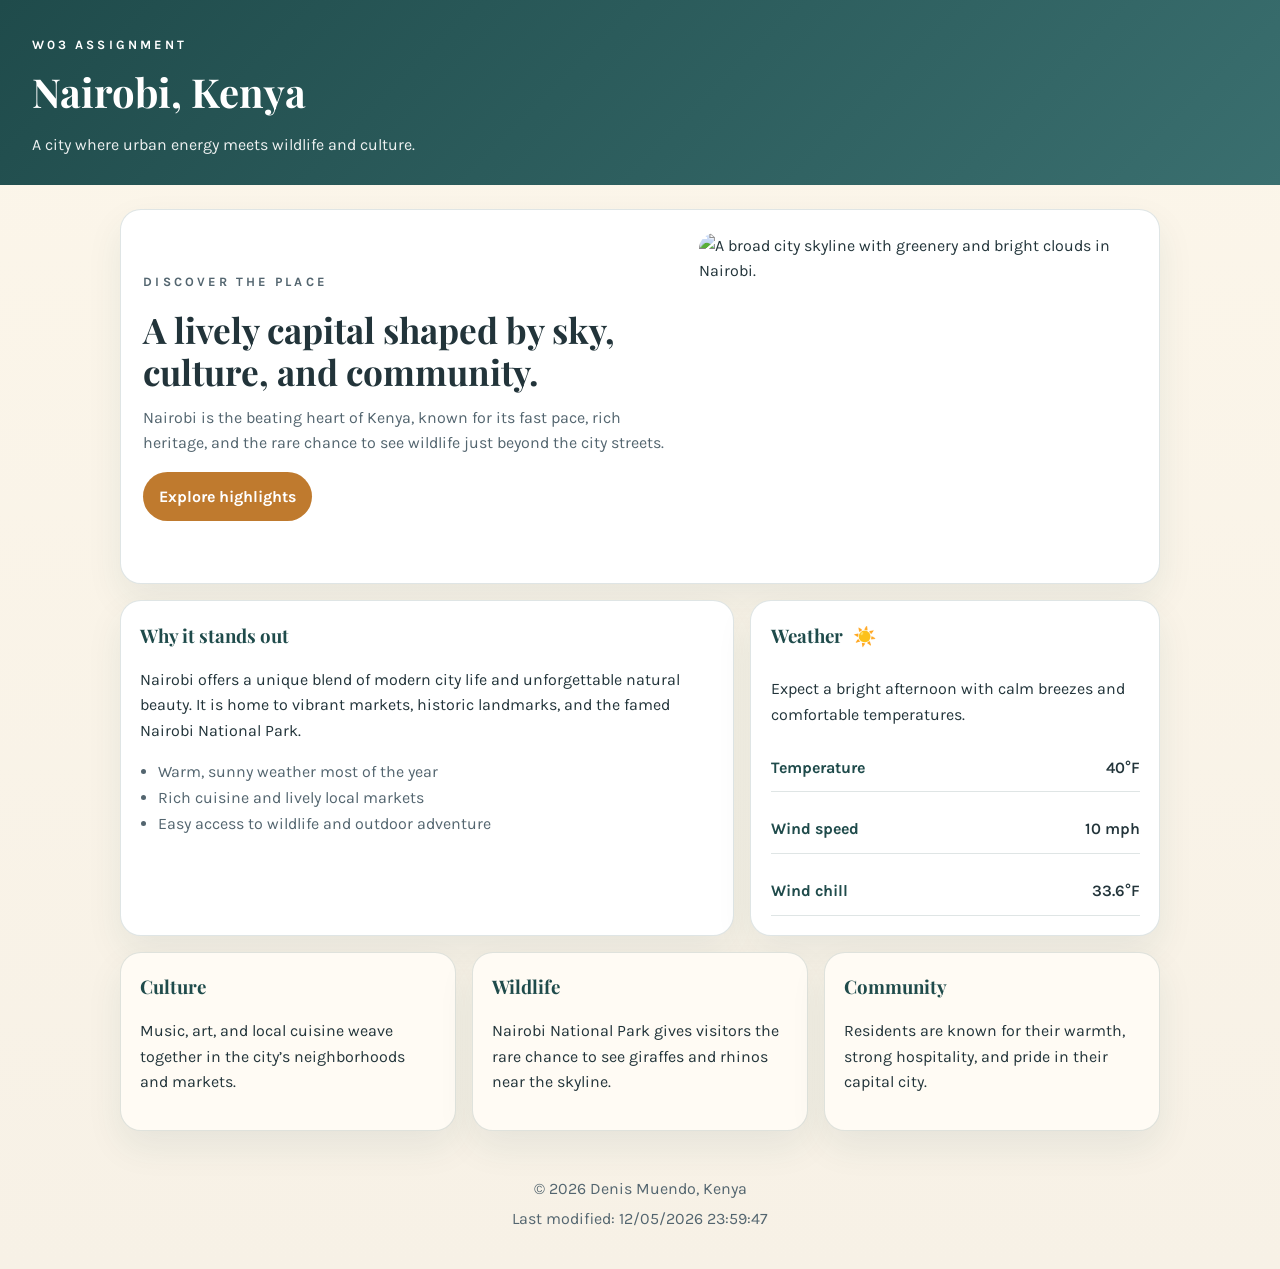
==== place.html @ 745cebeb "completed week 3 assignment" ====
<!DOCTYPE html>
<html lang="en">
<head>
  <meta charset="UTF-8" />
  <meta name="viewport" content="width=device-width, initial-scale=1.0" />
  <title>Place Page | Nairobi, Kenya</title>
  <meta name="description" content="A responsive country page for Nairobi, Kenya with weather, highlights, and a polished hero layout." />
  <meta name="author" content="Denis Muendo Nzomo" />
  <link rel="preconnect" href="https://fonts.googleapis.com">
  <link rel="preconnect" href="https://fonts.gstatic.com" crossorigin>
  <link href="https://fonts.googleapis.com/css2?family=Karla:wght@400;500;700&family=Playfair+Display:wght@600;700&display=swap" rel="stylesheet">
  <link rel="stylesheet" href="styles/place.css">
  <script src="scripts/place.js" defer></script>
</head>
<body>
  <a class="skip-link" href="#main-content">Skip to content</a>

  <header class="site-header">
    <div class="brand-block">
      <p class="eyebrow">W03 Assignment</p>
      <h1>Nairobi, Kenya</h1>
    </div>
    <p class="site-tagline">A city where urban energy meets wildlife and culture.</p>
  </header>

  <main id="main-content" class="page-shell">
    <section class="hero-card" aria-labelledby="place-title">
      <div class="hero-copy">
        <p class="eyebrow">Discover the place</p>
        <h2 id="place-title">A lively capital shaped by sky, culture, and community.</h2>
        <p>Nairobi is the beating heart of Kenya, known for its fast pace, rich heritage, and the rare chance to see wildlife just beyond the city streets.</p>
        <a class="cta-link" href="#highlights">Explore highlights</a>
      </div>
      <picture class="hero-media">
        <source media="(min-width: 900px)" srcset="https://images.unsplash.com/photo-1521295121783-8a321d551ad2?auto=format&fit=crop&w=1200&q=80&fm=webp 1200w" type="image/webp">
        <source srcset="https://images.unsplash.com/photo-1521295121783-8a321d551ad2?auto=format&fit=crop&w=700&q=80&fm=webp 700w" type="image/webp">
        <img src="https://images.unsplash.com/photo-1521295121783-8a321d551ad2?auto=format&fit=crop&w=700&q=80" alt="A broad city skyline with greenery and bright clouds in Nairobi." loading="eager">
      </picture>
    </section>

    <section class="content-grid" aria-label="Place overview and weather">
      <article class="card overview-card">
        <h3>Why it stands out</h3>
        <p>Nairobi offers a unique blend of modern city life and unforgettable natural beauty. It is home to vibrant markets, historic landmarks, and the famed Nairobi National Park.</p>
        <ul class="feature-list">
          <li>Warm, sunny weather most of the year</li>
          <li>Rich cuisine and lively local markets</li>
          <li>Easy access to wildlife and outdoor adventure</li>
        </ul>
      </article>

      <aside class="card weather-card" aria-labelledby="weather-heading">
        <div class="weather-heading">
          <h3 id="weather-heading">Weather</h3>
          <div class="weather-icon-mobile" aria-hidden="true">
            <svg viewBox="0 0 64 64" role="img" aria-label="Sunny weather icon">
              <circle cx="32" cy="32" r="12" fill="#f2b84b"></circle>
              <g stroke="#f2b84b" stroke-width="3" stroke-linecap="round">
                <line x1="32" y1="8" x2="32" y2="16"></line>
                <line x1="32" y1="48" x2="32" y2="56"></line>
                <line x1="12" y1="32" x2="20" y2="32"></line>
                <line x1="44" y1="32" x2="52" y2="32"></line>
                <line x1="18" y1="18" x2="24" y2="24"></line>
                <line x1="40" y1="40" x2="46" y2="46"></line>
                <line x1="18" y1="46" x2="24" y2="40"></line>
                <line x1="40" y1="24" x2="46" y2="18"></line>
              </g>
            </svg>
          </div>
        </div>
        <p>Expect a bright afternoon with calm breezes and comfortable temperatures.</p>
        <dl class="weather-data">
          <div>
            <dt>Temperature</dt>
            <dd>40°F</dd>
          </div>
          <div>
            <dt>Wind speed</dt>
            <dd>10 mph</dd>
          </div>
          <div>
            <dt>Wind chill</dt>
            <dd id="wind-chill">N/A</dd>
          </div>
        </dl>
      </aside>
    </section>

    <section id="highlights" class="info-grid" aria-label="Highlights">
      <article class="card detail-card">
        <h3>Culture</h3>
        <p>Music, art, and local cuisine weave together in the city’s neighborhoods and markets.</p>
      </article>
      <article class="card detail-card">
        <h3>Wildlife</h3>
        <p>Nairobi National Park gives visitors the rare chance to see giraffes and rhinos near the skyline.</p>
      </article>
      <article class="card detail-card">
        <h3>Community</h3>
        <p>Residents are known for their warmth, strong hospitality, and pride in their capital city.</p>
      </article>
    </section>
  </main>

  <footer>
    <p>&copy; <span id="currentyear"></span> Denis Muendo, Kenya</p>
    <p id="lastModified"></p>
  </footer>
</body>
</html>
---- styles/place.css ----
:root {
  --bg: #f7f1e6;
  --surface: #ffffff;
  --surface-strong: #fffbf4;
  --accent: #1f4b4b;
  --accent-2: #bf7a2e;
  --accent-soft: #dfece7;
  --text: #22343a;
  --muted: #53656f;
  --border: rgba(31, 75, 75, 0.14);
}

* {
  box-sizing: border-box;
}

html {
  scroll-behavior: smooth;
}

body {
  margin: 0;
  min-height: 100vh;
  font-family: 'Karla', Arial, sans-serif;
  line-height: 1.6;
  background: linear-gradient(180deg, #fcf6ea 0%, var(--bg) 100%);
  color: var(--text);
}

img {
  display: block;
  max-width: 100%;
}

a {
  color: inherit;
}

.skip-link {
  position: absolute;
  left: -999px;
  top: 0;
}

.skip-link:focus {
  left: 1rem;
  top: 1rem;
  z-index: 10;
  padding: 0.7rem 1rem;
  background: var(--accent);
  color: #fff;
  border-radius: 0.5rem;
}

.site-header {
  background: linear-gradient(135deg, var(--accent) 0%, #3a6f6f 100%);
  color: #fff;
  padding: 2rem 1rem 1.5rem;
}

.brand-block h1,
.hero-copy h2,
.card h3 {
  font-family: 'Playfair Display', Georgia, serif;
}

.eyebrow {
  margin: 0 0 0.25rem;
  font-size: 0.8rem;
  font-weight: 700;
  letter-spacing: 0.24em;
  text-transform: uppercase;
}

.site-header h1 {
  margin: 0;
  font-size: clamp(1.8rem, 4vw, 2.5rem);
}

.site-tagline {
  margin: 0.5rem 0 0;
  max-width: 32rem;
  color: rgba(255, 255, 255, 0.92);
}

.page-shell {
  max-width: 1120px;
  margin: 0 auto;
  padding: 1.25rem 1rem 2rem;
}

.hero-card,
.card {
  background: var(--surface);
  border: 1px solid var(--border);
  border-radius: 1.3rem;
  box-shadow: 0 16px 36px rgba(31, 75, 75, 0.08);
}

.hero-card {
  display: grid;
  gap: 1.25rem;
  padding: 1rem;
}

.hero-copy h2 {
  margin: 0.2rem 0 0.7rem;
  font-size: clamp(1.5rem, 3vw, 2.2rem);
  line-height: 1.2;
}

.hero-copy p {
  margin: 0 0 1rem;
  color: var(--muted);
}

.cta-link {
  display: inline-block;
  padding: 0.75rem 1rem;
  border-radius: 999px;
  background: var(--accent-2);
  color: #fff;
  text-decoration: none;
  font-weight: 700;
}

.hero-media img {
  width: 100%;
  aspect-ratio: 4 / 3;
  object-fit: cover;
  border-radius: 1rem;
}

.content-grid {
  display: grid;
  gap: 1rem;
  margin-top: 1rem;
}

.card {
  padding: 1.2rem;
}

.card h3 {
  margin-top: 0;
  margin-bottom: 0.6rem;
  color: var(--accent);
}

.feature-list {
  padding-left: 1.1rem;
  color: var(--muted);
}

.weather-heading {
  display: flex;
  align-items: center;
  gap: 0.6rem;
  margin-bottom: 0.5rem;
}

.weather-icon-mobile {
  width: 2.6rem;
  height: 2.6rem;
  flex-shrink: 0;
}

.weather-data {
  display: grid;
  gap: 0.8rem;
  margin: 1rem 0 0;
}

.weather-data div {
  display: flex;
  justify-content: space-between;
  gap: 1rem;
  padding: 0.7rem 0;
  border-bottom: 1px solid var(--border);
}

.weather-data dt {
  font-weight: 700;
  color: var(--accent);
}

.weather-data dd {
  margin: 0;
  font-weight: 600;
}

.info-grid {
  display: grid;
  gap: 1rem;
  margin-top: 1rem;
}

.detail-card {
  background: var(--surface-strong);
}

footer {
  padding: 0 1rem 2rem;
  text-align: center;
  color: var(--muted);
}

footer p {
  margin: 0.3rem 0;
}

@media (min-width: 760px) {
  .site-header {
    padding: 2.2rem 2rem 1.75rem;
  }

  .page-shell {
    padding: 1.5rem 2rem 2.5rem;
  }

  .hero-card {
    grid-template-columns: 1.1fr 0.9fr;
    align-items: center;
    padding: 1.4rem;
  }

  .content-grid {
    grid-template-columns: 1.2fr 0.8fr;
  }

  .info-grid {
    grid-template-columns: repeat(3, minmax(0, 1fr));
  }

  .weather-icon-mobile {
    display: none;
  }

  .weather-card h3::after {
    content: ' ☀️';
    margin-left: 0.4rem;
  }
}

@media (min-width: 960px) {
  .page-shell {
    padding-inline: 2.5rem;
  }
}
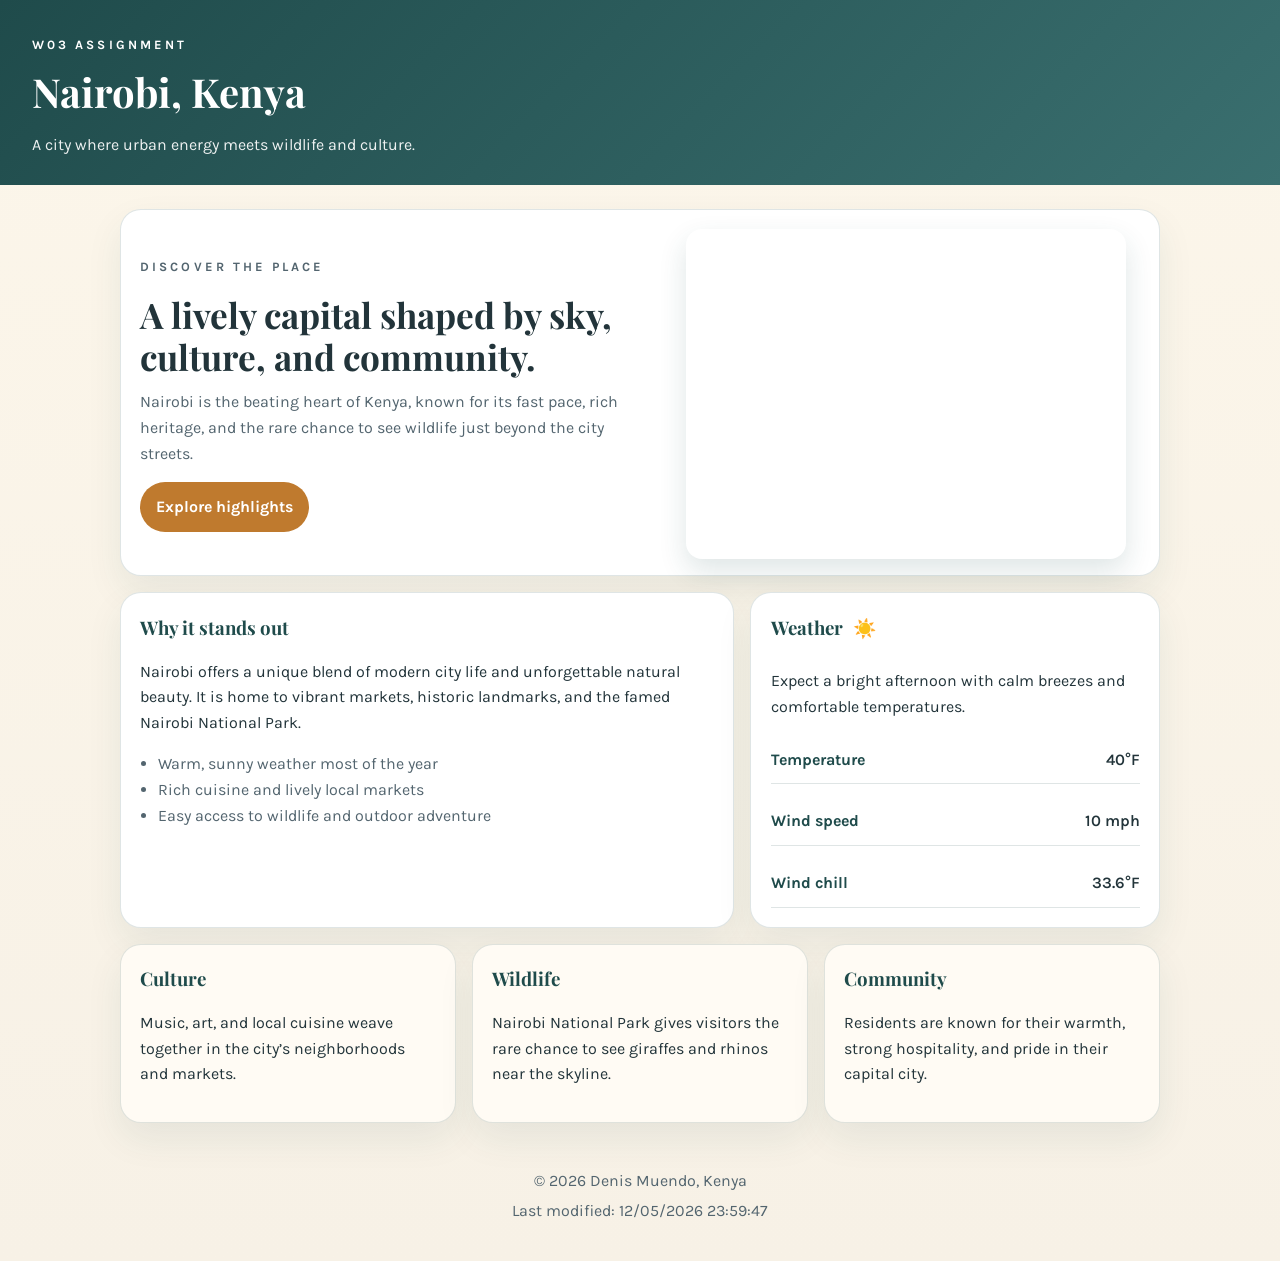
==== commit 9a2537f9: "corrected the errors on my assignment" ====
--- a/place.html
+++ b/place.html
@@ -1,11 +1,11 @@
 <!DOCTYPE html>
 <html lang="en">
 <head>
-  <meta charset="UTF-8" />
-  <meta name="viewport" content="width=device-width, initial-scale=1.0" />
+  <meta charset="UTF-8">
+  <meta name="viewport" content="width=device-width, initial-scale=1.0">
   <title>Place Page | Nairobi, Kenya</title>
-  <meta name="description" content="A responsive country page for Nairobi, Kenya with weather, highlights, and a polished hero layout." />
-  <meta name="author" content="Denis Muendo Nzomo" />
+  <meta name="description" content="A responsive country page for Nairobi, Kenya with weather, highlights, and a polished hero layout">
+  <meta name="author" content="Denis Muendo Nzomo">
   <link rel="preconnect" href="https://fonts.googleapis.com">
   <link rel="preconnect" href="https://fonts.gstatic.com" crossorigin>
   <link href="https://fonts.googleapis.com/css2?family=Karla:wght@400;500;700&family=Playfair+Display:wght@600;700&display=swap" rel="stylesheet">
@@ -32,9 +32,9 @@
         <a class="cta-link" href="#highlights">Explore highlights</a>
       </div>
       <picture class="hero-media">
-        <source media="(min-width: 900px)" srcset="https://images.unsplash.com/photo-1521295121783-8a321d551ad2?auto=format&fit=crop&w=1200&q=80&fm=webp 1200w" type="image/webp">
-        <source srcset="https://images.unsplash.com/photo-1521295121783-8a321d551ad2?auto=format&fit=crop&w=700&q=80&fm=webp 700w" type="image/webp">
-        <img src="https://images.unsplash.com/photo-1521295121783-8a321d551ad2?auto=format&fit=crop&w=700&q=80" alt="A broad city skyline with greenery and bright clouds in Nairobi." loading="eager">
+        <source media="(min-width: 900px)" srcset="images/hero-nairobi-large.webp" type="image/webp">
+        <source srcset="images/hero-nairobi-small.webp" type="image/webp">
+        <img src="images/hero-nairobi-small.webp" alt="A broad city skyline with greenery and bright clouds in Nairobi." loading="eager">
       </picture>
     </section>
 
--- a/styles/place.css
+++ b/styles/place.css
@@ -99,8 +99,13 @@
 
 .hero-card {
   display: grid;
-  gap: 1.25rem;
+  gap: 1rem;
   padding: 1rem;
+  align-items: center;
+}
+
+.hero-copy {
+  align-self: center;
 }
 
 .hero-copy h2 {
@@ -124,11 +129,18 @@
   font-weight: 700;
 }
 
+.hero-media {
+  display: flex;
+  align-items: center;
+  justify-content: center;
+}
+
 .hero-media img {
-  width: 100%;
+  width: min(100%, 440px);
   aspect-ratio: 4 / 3;
   object-fit: cover;
   border-radius: 1rem;
+  box-shadow: 0 12px 28px rgba(31, 75, 75, 0.14);
 }
 
 .content-grid {
@@ -219,9 +231,10 @@
   }
 
   .hero-card {
-    grid-template-columns: 1.1fr 0.9fr;
+    grid-template-columns: 1.05fr 0.95fr;
     align-items: center;
-    padding: 1.4rem;
+    padding: 1.2rem 1.2rem 1rem;
+    gap: 0.9rem;
   }
 
   .content-grid {
